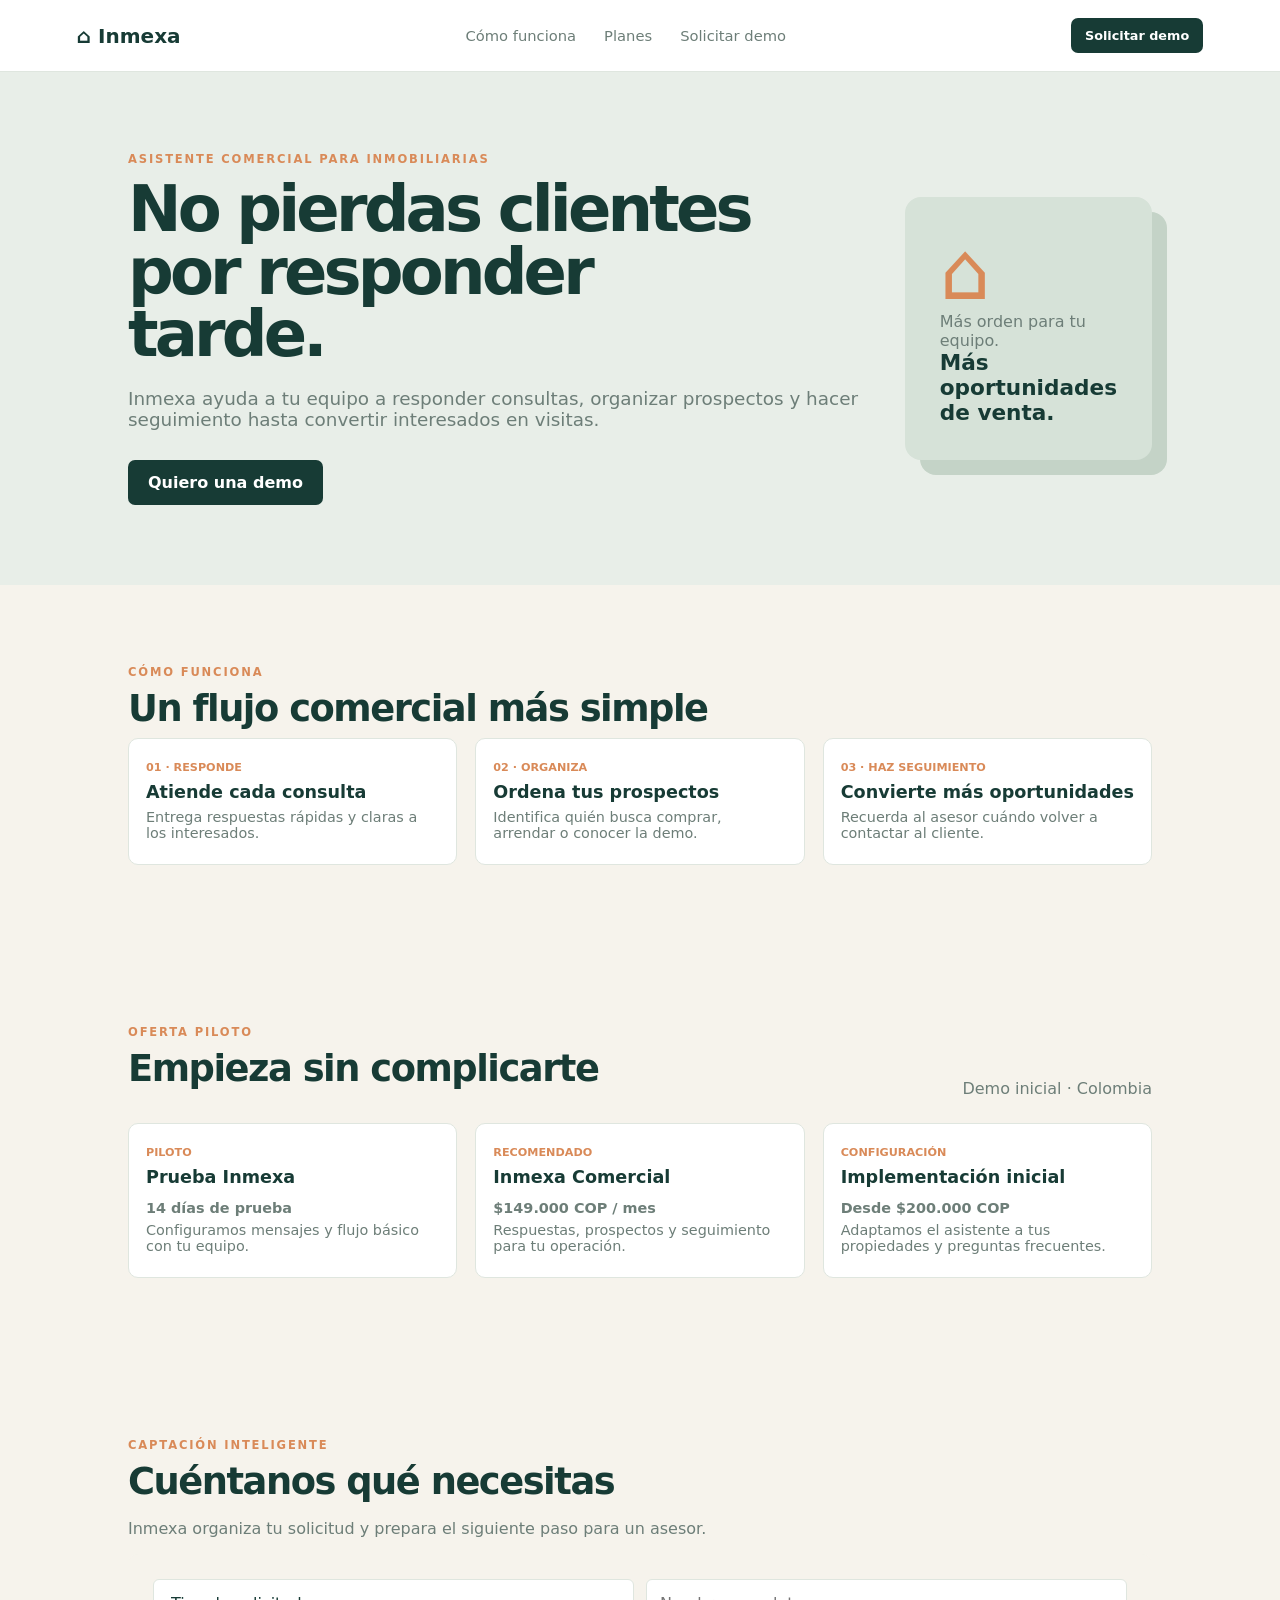
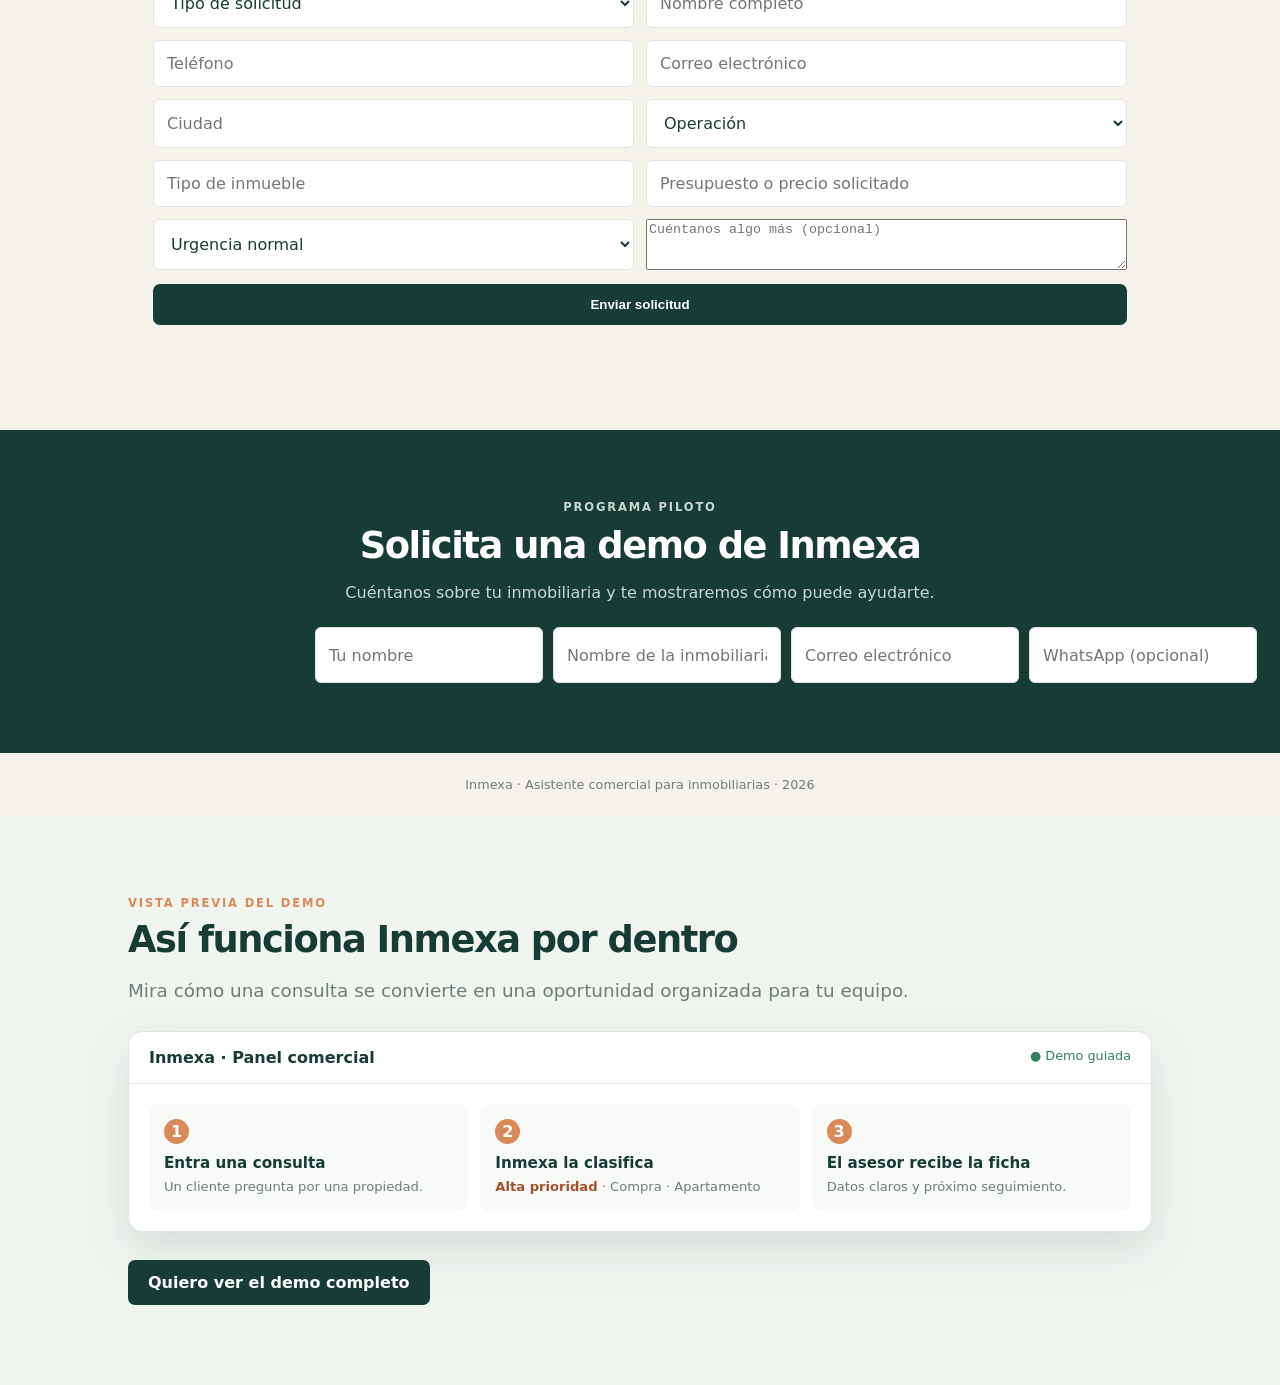
==== index.html @ 5cb6a4d1 "Actualiza demo comercial de Inmexa" ====
<!doctype html>
<html lang="es"><head><meta charset="UTF-8"><meta name="viewport" content="width=device-width,initial-scale=1"><meta name="description" content="Inmexa, asistente comercial para inmobiliarias."><title>Inmexa | Asistente comercial inmobiliario</title><link rel="stylesheet" href="styles.css"></head>
<body><header class="topbar"><a class="brand" href="#inicio">⌂ Inmexa</a><nav><a href="#como-funciona">Cómo funciona</a><a href="#planes">Planes</a><a href="#contacto">Solicitar demo</a></nav><a class="button small" href="#contacto">Solicitar demo</a></header>
<main><section id="inicio" class="hero"><div><p class="eyebrow">ASISTENTE COMERCIAL PARA INMOBILIARIAS</p><h1>No pierdas clientes por responder tarde.</h1><p class="lead">Inmexa ayuda a tu equipo a responder consultas, organizar prospectos y hacer seguimiento hasta convertir interesados en visitas.</p><a class="button" href="#contacto">Quiero una demo</a></div><div class="hero-card"><span>⌂</span><p>Más orden para tu equipo.</p><strong>Más oportunidades de venta.</strong></div></section>
<section id="como-funciona" class="section"><p class="eyebrow">CÓMO FUNCIONA</p><h2>Un flujo comercial más simple</h2><div class="property-grid"><article class="property-card"><div class="property-body"><span class="tag">01 · RESPONDE</span><h3>Atiende cada consulta</h3><p>Entrega respuestas rápidas y claras a los interesados.</p></div></article><article class="property-card"><div class="property-body"><span class="tag">02 · ORGANIZA</span><h3>Ordena tus prospectos</h3><p>Identifica quién busca comprar, arrendar o conocer la demo.</p></div></article><article class="property-card"><div class="property-body"><span class="tag">03 · HAZ SEGUIMIENTO</span><h3>Convierte más oportunidades</h3><p>Recuerda al asesor cuándo volver a contactar al cliente.</p></div></article></div></section>
<section id="planes" class="section"><div class="section-heading"><div><p class="eyebrow">OFERTA PILOTO</p><h2>Empieza sin complicarte</h2></div><span class="muted">Demo inicial · Colombia</span></div><div class="property-grid"><article class="property-card"><div class="property-body"><span class="tag">PILOTO</span><h3>Prueba Inmexa</h3><p class="price">14 días de prueba</p><p>Configuramos mensajes y flujo básico con tu equipo.</p></div></article><article class="property-card"><div class="property-body"><span class="tag">RECOMENDADO</span><h3>Inmexa Comercial</h3><p class="price">$149.000 COP / mes</p><p>Respuestas, prospectos y seguimiento para tu operación.</p></div></article><article class="property-card"><div class="property-body"><span class="tag">CONFIGURACIÓN</span><h3>Implementación inicial</h3><p class="price">Desde $200.000 COP</p><p>Adaptamos el asistente a tus propiedades y preguntas frecuentes.</p></div></article></div></section>
<section id="captacion" class="section"><p class="eyebrow">CAPTACIÓN INTELIGENTE</p><h2>Cuéntanos qué necesitas</h2><p class="muted">Inmexa organiza tu solicitud y prepara el siguiente paso para un asesor.</p><form id="prospect-form" class="calculator prospect-form"><div class="form-grid"><select id="prospect-type" required><option value="">Tipo de solicitud</option><option value="comprador">Quiero comprar o arrendar</option><option value="propietario">Quiero vender o arrendar un inmueble</option></select><input id="prospect-name" required placeholder="Nombre completo"><input id="prospect-phone" required placeholder="Teléfono"><input id="prospect-email" type="email" placeholder="Correo electrónico"><input id="prospect-city" required placeholder="Ciudad"><select id="prospect-operation" required><option value="">Operación</option><option>Compra</option><option>Arriendo</option><option>Venta</option></select><input id="prospect-property" placeholder="Tipo de inmueble"><input id="prospect-budget" placeholder="Presupuesto o precio solicitado"><select id="prospect-urgency"><option>Urgencia normal</option><option>Urgente</option><option>En los próximos 3 meses</option><option>Solo estoy explorando</option></select><textarea id="prospect-notes" placeholder="Cuéntanos algo más (opcional)" rows="3"></textarea></div><button class="button" type="submit">Enviar solicitud</button><p id="prospect-message" class="success" hidden></p></form></section>
<section id="contacto" class="contact"><p class="eyebrow">PROGRAMA PILOTO</p><h2>Solicita una demo de Inmexa</h2><p>Cuéntanos sobre tu inmobiliaria y te mostraremos cómo puede ayudarte.</p><form id="contact-form" class="contact-form"><input required placeholder="Tu nombre"><input required placeholder="Nombre de la inmobiliaria"><input required type="email" placeholder="Correo electrónico"><input placeholder="WhatsApp (opcional)"><button class="button" type="submit">Solicitar demo</button></form><p id="contact-message" class="success" hidden>¡Solicitud recibida! Te contactaremos para coordinar la demo.</p></section></main><footer>Inmexa · Asistente comercial para inmobiliarias · <span id="year"></span></footer><script src="app.js"></script></body></html>
<section id="vista-previa" class="section preview-section"><p class="eyebrow">VISTA PREVIA DEL DEMO</p><h2>Así funciona Inmexa por dentro</h2><p class="lead">Mira cómo una consulta se convierte en una oportunidad organizada para tu equipo.</p><div class="demo-window"><div class="demo-bar"><strong>Inmexa · Panel comercial</strong><span class="demo-status">● Demo guiada</span></div><div class="demo-flow"><div class="flow-step"><b>1</b><h3>Entra una consulta</h3><p>Un cliente pregunta por una propiedad.</p></div><div class="flow-step"><b>2</b><h3>Inmexa la clasifica</h3><p><span class="priority">Alta prioridad</span> · Compra · Apartamento</p></div><div class="flow-step"><b>3</b><h3>El asesor recibe la ficha</h3><p>Datos claros y próximo seguimiento.</p></div></div></div><a class="button" href="#contacto">Quiero ver el demo completo</a></section>
---- styles.css ----
:root{--ink:#173b35;--muted:#6d7e78;--cream:#f6f3ec;--card:#fff;--accent:#d98a58;--line:#dfe6df}*{box-sizing:border-box}html{scroll-behavior:smooth}body{margin:0;color:var(--ink);font-family:Inter,system-ui,sans-serif;background:var(--cream)}a{color:inherit;text-decoration:none}.topbar{height:72px;padding:0 6vw;display:flex;align-items:center;justify-content:space-between;background:#fff;border-bottom:1px solid var(--line);position:sticky;top:0;z-index:2}.brand{font-size:1.25rem;font-weight:800}.topbar nav{display:flex;gap:28px;color:var(--muted);font-size:.92rem}.button{border:0;border-radius:7px;background:var(--ink);color:#fff;padding:13px 20px;font-weight:700;cursor:pointer;display:inline-block}.button.small{padding:10px 14px;font-size:.8rem}.hero{min-height:465px;padding:80px 10vw;display:flex;align-items:center;justify-content:space-between;gap:40px;background:#e8eee8}.hero h1{font-size:clamp(2.4rem,5vw,4.8rem);line-height:.98;max-width:670px;margin:12px 0 22px;letter-spacing:-.06em}.lead{color:var(--muted);font-size:1.15rem;margin-bottom:30px}.eyebrow{font-size:.72rem;letter-spacing:.16em;font-weight:800;color:var(--accent);margin:0}.hero-card{background:#d6e2d8;border-radius:16px;padding:35px;width:270px;min-height:220px;display:flex;flex-direction:column;justify-content:end;box-shadow:15px 15px 0 #c4d3c7}.hero-card span{font-size:5rem;line-height:1;color:var(--accent);margin-bottom:auto}.hero-card p{margin:0;color:var(--muted)}.hero-card strong{font-size:1.35rem}.section{padding:80px 10vw}.section-heading{display:flex;justify-content:space-between;align-items:end;margin-bottom:25px}h2{font-size:2.3rem;letter-spacing:-.04em;margin:8px 0}.muted{color:var(--muted)}.filters{display:grid;grid-template-columns:2fr 1fr 1fr 1fr;gap:10px;margin-bottom:25px}.filters input,.filters select,.form-grid input,.form-grid select,.contact-form input,.calculator input{border:1px solid var(--line);padding:13px;border-radius:6px;background:#fff;color:var(--ink);font:inherit}.property-grid{display:grid;grid-template-columns:repeat(3,1fr);gap:18px}.property-card{background:var(--card);border:1px solid var(--line);border-radius:10px;overflow:hidden}.property-image{height:135px;background:linear-gradient(135deg,#b7cfc3,#e6c2a8);display:flex;align-items:center;justify-content:center;font-size:3rem}.property-body{padding:17px}.tag{font-size:.7rem;color:var(--accent);font-weight:800;text-transform:uppercase}.property-body h3{margin:7px 0;font-size:1.1rem}.property-body p{color:var(--muted);margin:6px 0;font-size:.9rem}.price{font-weight:800;font-size:1.15rem;margin-top:13px!important}.split{background:#fff;display:grid;grid-template-columns:1fr 1fr;gap:60px;align-items:start}.calculator{background:var(--cream);padding:25px;border-radius:10px;display:grid;gap:14px}.calculator label{display:grid;gap:6px;font-size:.83rem;font-weight:700}.calculator output{font-weight:800;font-size:1.1rem}.publish{display:grid;grid-template-columns:1fr 1.4fr;gap:60px}.form-grid{display:grid;grid-template-columns:1fr 1fr;gap:12px}.form-grid input:first-child,.form-grid .button{grid-column:span 2}.contact{background:var(--ink);color:#fff;text-align:center;padding:70px 10vw}.contact h2{max-width:620px;margin:10px auto}.contact p{color:#c8d8d0}.contact-form{display:flex;max-width:650px;margin:25px auto 0;gap:10px}.contact-form input{flex:1}.success{color:#bde4b7!important}footer{text-align:center;padding:24px;color:var(--muted);font-size:.8rem}@media(max-width:760px){.topbar nav{display:none}.hero,.section{padding:55px 6vw}.hero{display:block}.hero-card{margin:45px auto 0;width:100%}.filters,.property-grid,.split,.publish{grid-template-columns:1fr}.form-grid{grid-template-columns:1fr}.form-grid input:first-child,.form-grid .button{grid-column:auto}.contact-form{display:grid}.section-heading{display:block}}
.preview-section{background:#f0f5f0}.preview-intro{max-width:680px}.demo-window{background:#fff;border:1px solid var(--line);border-radius:14px;overflow:hidden;box-shadow:0 18px 45px rgba(23,59,53,.12);margin:28px 0}.demo-bar{padding:16px 20px;border-bottom:1px solid var(--line);display:flex;justify-content:space-between}.demo-status{color:#31805d;font-size:.8rem}.demo-flow{display:grid;grid-template-columns:repeat(3,1fr);gap:12px;padding:20px}.flow-step{background:#f7faf7;border-radius:9px;padding:15px}.flow-step b{display:inline-grid;place-items:center;background:#d98a58;color:#fff;border-radius:50%;width:25px;height:25px}.flow-step h3{font-size:.95rem;margin:10px 0 6px}.flow-step p{font-size:.82rem;color:var(--muted);line-height:1.4;margin:0}.priority{color:#a34f2a;font-weight:800}@media(max-width:760px){.demo-flow{grid-template-columns:1fr}}
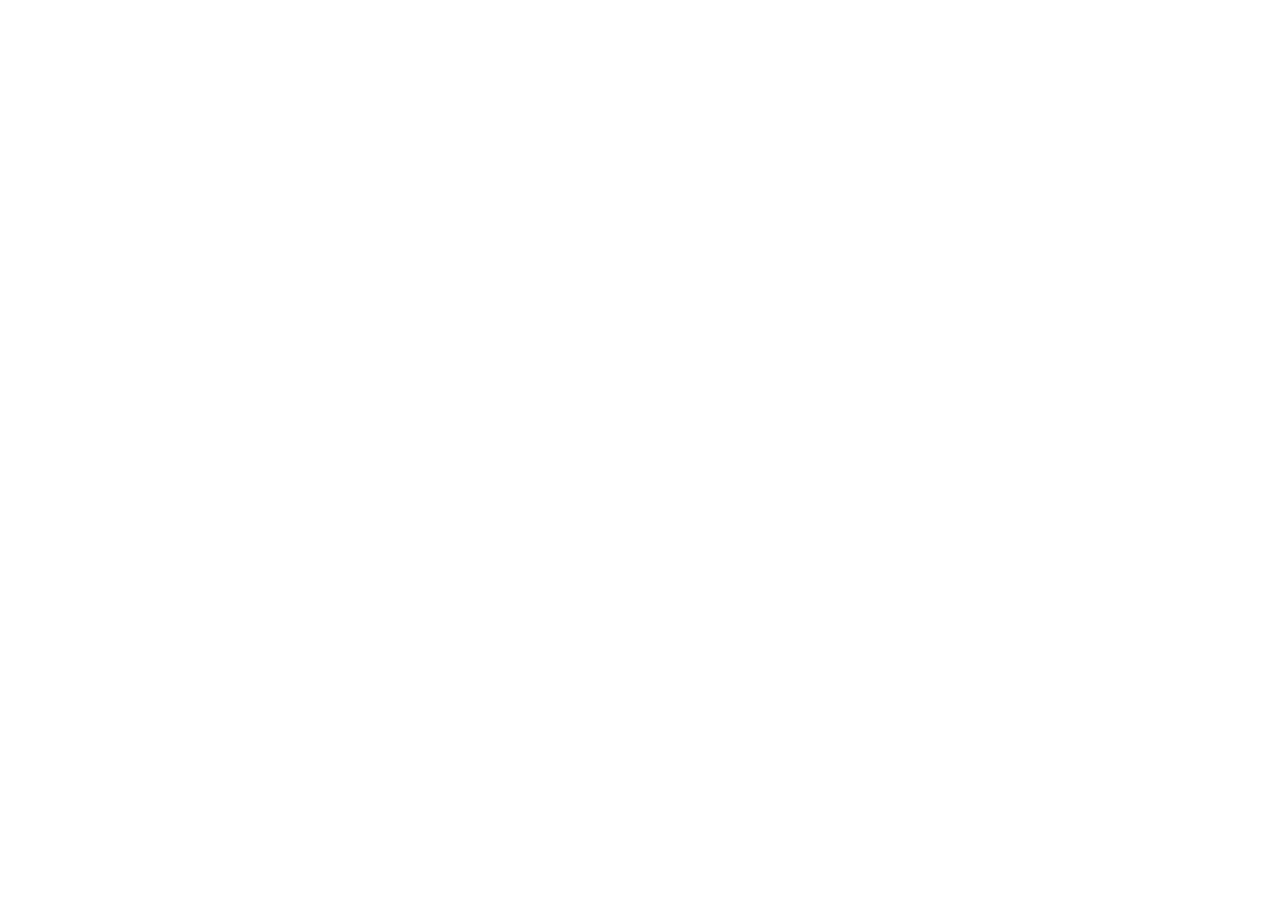
==== commit 0dca9437: "Dirige Inmexa a la aplicacion con prueba funcional de 5 dias" ====
--- a/index.html
+++ b/index.html
@@ -1,9 +1,2 @@
 <!doctype html>
-<html lang="es"><head><meta charset="UTF-8"><meta name="viewport" content="width=device-width,initial-scale=1"><meta name="description" content="Inmexa, asistente comercial para inmobiliarias."><title>Inmexa | Asistente comercial inmobiliario</title><link rel="stylesheet" href="styles.css"></head>
-<body><header class="topbar"><a class="brand" href="#inicio">⌂ Inmexa</a><nav><a href="#como-funciona">Cómo funciona</a><a href="#planes">Planes</a><a href="#contacto">Solicitar demo</a></nav><a class="button small" href="#contacto">Solicitar demo</a></header>
-<main><section id="inicio" class="hero"><div><p class="eyebrow">ASISTENTE COMERCIAL PARA INMOBILIARIAS</p><h1>No pierdas clientes por responder tarde.</h1><p class="lead">Inmexa ayuda a tu equipo a responder consultas, organizar prospectos y hacer seguimiento hasta convertir interesados en visitas.</p><a class="button" href="#contacto">Quiero una demo</a></div><div class="hero-card"><span>⌂</span><p>Más orden para tu equipo.</p><strong>Más oportunidades de venta.</strong></div></section>
-<section id="como-funciona" class="section"><p class="eyebrow">CÓMO FUNCIONA</p><h2>Un flujo comercial más simple</h2><div class="property-grid"><article class="property-card"><div class="property-body"><span class="tag">01 · RESPONDE</span><h3>Atiende cada consulta</h3><p>Entrega respuestas rápidas y claras a los interesados.</p></div></article><article class="property-card"><div class="property-body"><span class="tag">02 · ORGANIZA</span><h3>Ordena tus prospectos</h3><p>Identifica quién busca comprar, arrendar o conocer la demo.</p></div></article><article class="property-card"><div class="property-body"><span class="tag">03 · HAZ SEGUIMIENTO</span><h3>Convierte más oportunidades</h3><p>Recuerda al asesor cuándo volver a contactar al cliente.</p></div></article></div></section>
-<section id="planes" class="section"><div class="section-heading"><div><p class="eyebrow">OFERTA PILOTO</p><h2>Empieza sin complicarte</h2></div><span class="muted">Demo inicial · Colombia</span></div><div class="property-grid"><article class="property-card"><div class="property-body"><span class="tag">PILOTO</span><h3>Prueba Inmexa</h3><p class="price">14 días de prueba</p><p>Configuramos mensajes y flujo básico con tu equipo.</p></div></article><article class="property-card"><div class="property-body"><span class="tag">RECOMENDADO</span><h3>Inmexa Comercial</h3><p class="price">$149.000 COP / mes</p><p>Respuestas, prospectos y seguimiento para tu operación.</p></div></article><article class="property-card"><div class="property-body"><span class="tag">CONFIGURACIÓN</span><h3>Implementación inicial</h3><p class="price">Desde $200.000 COP</p><p>Adaptamos el asistente a tus propiedades y preguntas frecuentes.</p></div></article></div></section>
-<section id="captacion" class="section"><p class="eyebrow">CAPTACIÓN INTELIGENTE</p><h2>Cuéntanos qué necesitas</h2><p class="muted">Inmexa organiza tu solicitud y prepara el siguiente paso para un asesor.</p><form id="prospect-form" class="calculator prospect-form"><div class="form-grid"><select id="prospect-type" required><option value="">Tipo de solicitud</option><option value="comprador">Quiero comprar o arrendar</option><option value="propietario">Quiero vender o arrendar un inmueble</option></select><input id="prospect-name" required placeholder="Nombre completo"><input id="prospect-phone" required placeholder="Teléfono"><input id="prospect-email" type="email" placeholder="Correo electrónico"><input id="prospect-city" required placeholder="Ciudad"><select id="prospect-operation" required><option value="">Operación</option><option>Compra</option><option>Arriendo</option><option>Venta</option></select><input id="prospect-property" placeholder="Tipo de inmueble"><input id="prospect-budget" placeholder="Presupuesto o precio solicitado"><select id="prospect-urgency"><option>Urgencia normal</option><option>Urgente</option><option>En los próximos 3 meses</option><option>Solo estoy explorando</option></select><textarea id="prospect-notes" placeholder="Cuéntanos algo más (opcional)" rows="3"></textarea></div><button class="button" type="submit">Enviar solicitud</button><p id="prospect-message" class="success" hidden></p></form></section>
-<section id="contacto" class="contact"><p class="eyebrow">PROGRAMA PILOTO</p><h2>Solicita una demo de Inmexa</h2><p>Cuéntanos sobre tu inmobiliaria y te mostraremos cómo puede ayudarte.</p><form id="contact-form" class="contact-form"><input required placeholder="Tu nombre"><input required placeholder="Nombre de la inmobiliaria"><input required type="email" placeholder="Correo electrónico"><input placeholder="WhatsApp (opcional)"><button class="button" type="submit">Solicitar demo</button></form><p id="contact-message" class="success" hidden>¡Solicitud recibida! Te contactaremos para coordinar la demo.</p></section></main><footer>Inmexa · Asistente comercial para inmobiliarias · <span id="year"></span></footer><script src="app.js"></script></body></html>
-<section id="vista-previa" class="section preview-section"><p class="eyebrow">VISTA PREVIA DEL DEMO</p><h2>Así funciona Inmexa por dentro</h2><p class="lead">Mira cómo una consulta se convierte en una oportunidad organizada para tu equipo.</p><div class="demo-window"><div class="demo-bar"><strong>Inmexa · Panel comercial</strong><span class="demo-status">● Demo guiada</span></div><div class="demo-flow"><div class="flow-step"><b>1</b><h3>Entra una consulta</h3><p>Un cliente pregunta por una propiedad.</p></div><div class="flow-step"><b>2</b><h3>Inmexa la clasifica</h3><p><span class="priority">Alta prioridad</span> · Compra · Apartamento</p></div><div class="flow-step"><b>3</b><h3>El asesor recibe la ficha</h3><p>Datos claros y próximo seguimiento.</p></div></div></div><a class="button" href="#contacto">Quiero ver el demo completo</a></section>
+<html lang="es"><head><meta charset="utf-8"><meta name="viewport" content="width=device-width,initial-scale=1"><title>Inmexa · Prueba gratis de 5 días</title><meta name="description" content="Asistente web para inmobiliarias, inventario y prospectos. Prueba funcional de 5 días sin tarjeta."><link rel="canonical" href="https://inmexa-asistente-comercial.rea-de-traba-1066.chatgpt.site/"><meta http-equiv="refresh" content="0;url=https://inmexa-asistente-comercial.rea-de-traba-1066.chatgpt.site/"><style>body{font:18px/1.6 system-ui,sans-serif;color:#082f54;text-align:center;padding:10vh 24px}img{width:150px}a{color:#007e80}</style></head><body><img src="inmexa-logo.png" alt="Inmexa"><h1>Tu asistente inmobiliario está listo.</h1><p>Abriendo la nueva aplicación: 5 días gratis, sin tarjeta.</p><p><a href="https://inmexa-asistente-comercial.rea-de-traba-1066.chatgpt.site/">Entrar a la aplicación de Inmexa</a></p><script src="app.js"></script></body></html>
